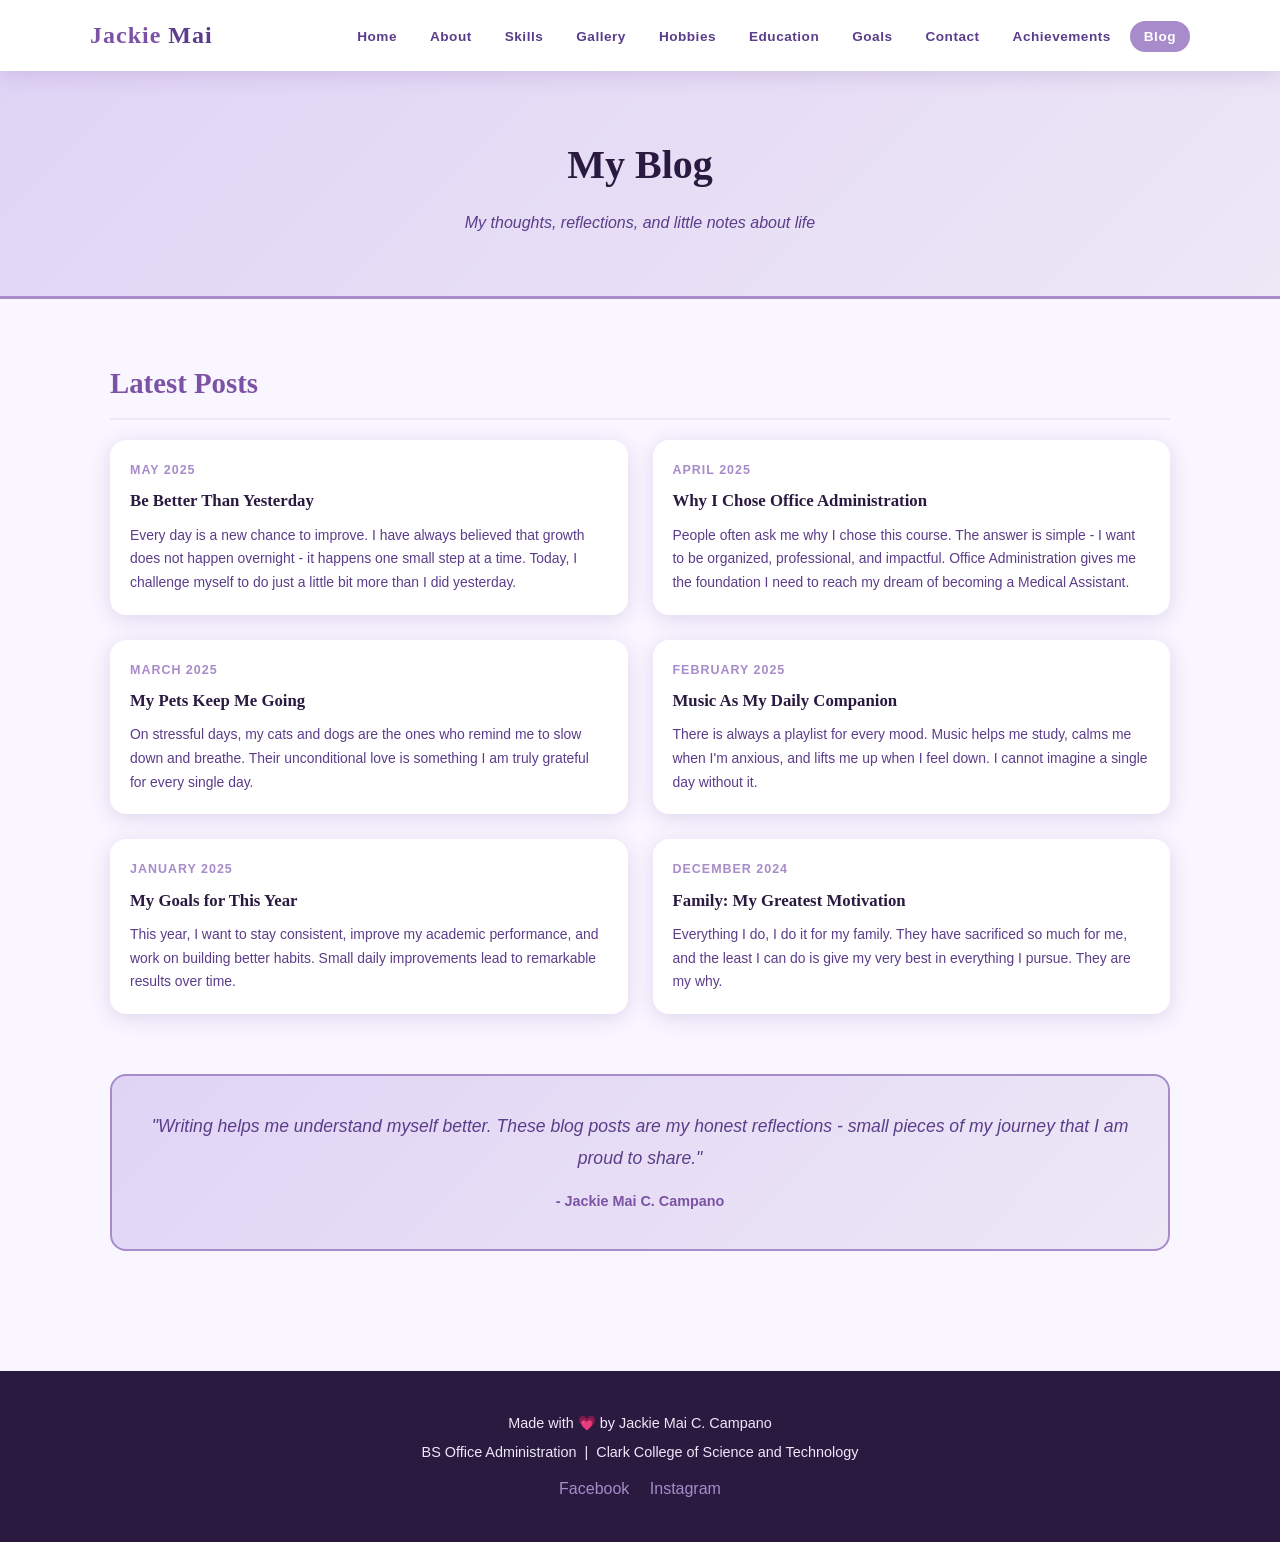
==== blog.html @ 111116c3 "Add files via upload" ====
<!DOCTYPE html>
<html lang="en">
<head>
  <meta charset="UTF-8" />
  <meta name="viewport" content="width=device-width, initial-scale=1.0" />
  <title>Jackie Mai | Blog</title>
  <link rel="stylesheet" href="css/style.css" />
</head>
<body>


  <nav>
    <div class="nav-container">
      <div class="nav-logo">Jackie <span>Mai</span></div>
      <ul class="nav-links">
        <li><a href="index.html">Home</a></li>
        <li><a href="about.html">About</a></li>
        <li><a href="skills.html">Skills</a></li>
        <li><a href="gallery.html">Gallery</a></li>
        <li><a href="hobbies.html">Hobbies</a></li>
        <li><a href="education.html">Education</a></li>
        <li><a href="goals.html">Goals</a></li>
        <li><a href="contact.html">Contact</a></li>
        <li><a href="achievements.html">Achievements</a></li>
        <li><a href="blog.html" class="active">Blog</a></li>
      </ul>
    </div>
  </nav>


  <div class="page-header">
    <h1>My Blog</h1>
    <p>My thoughts, reflections, and little notes about life</p>
  </div>


  <div class="main-content">

    <div class="section">
      <h2 class="section-title">Latest Posts</h2>

      <div class="blog-grid">

        <div class="blog-card">
          <div class="blog-body">
            <p class="blog-date">May 2025</p>
            <h3>Be Better Than Yesterday</h3>
            <p>
              Every day is a new chance to improve. I have always believed that growth
              does not happen overnight - it happens one small step at a time. Today, I
              challenge myself to do just a little bit more than I did yesterday.
            </p>
          </div>
        </div>

        <div class="blog-card">
          <div class="blog-body">
            <p class="blog-date">April 2025</p>
            <h3>Why I Chose Office Administration</h3>
            <p>
              People often ask me why I chose this course. The answer is simple -
              I want to be organized, professional, and impactful. Office Administration
              gives me the foundation I need to reach my dream of becoming a Medical Assistant.
            </p>
          </div>
        </div>

        <div class="blog-card">
          <div class="blog-body">
            <p class="blog-date">March 2025</p>
            <h3>My Pets Keep Me Going</h3>
            <p>
              On stressful days, my cats and dogs are the ones who remind me to slow down
              and breathe. Their unconditional love is something I am truly grateful for
              every single day.
            </p>
          </div>
        </div>

        <div class="blog-card">
          <div class="blog-body">
            <p class="blog-date">February 2025</p>
            <h3>Music As My Daily Companion</h3>
            <p>
              There is always a playlist for every mood. Music helps me study, calms
              me when I'm anxious, and lifts me up when I feel down. I cannot imagine
              a single day without it.
            </p>
          </div>
        </div>

        <div class="blog-card">
          <div class="blog-body">
            <p class="blog-date">January 2025</p>
            <h3>My Goals for This Year</h3>
            <p>
              This year, I want to stay consistent, improve my academic performance,
              and work on building better habits. Small daily improvements lead to
              remarkable results over time.
            </p>
          </div>
        </div>

        <div class="blog-card">
          <div class="blog-body">
            <p class="blog-date">December 2024</p>
            <h3>Family: My Greatest Motivation</h3>
            <p>
              Everything I do, I do it for my family. They have sacrificed so much
              for me, and the least I can do is give my very best in everything I
              pursue. They are my why.
            </p>
          </div>
        </div>

      </div>
    </div>


    <div class="hobbies-quote-box">
      <p>"Writing helps me understand myself better. These blog posts are my honest
         reflections - small pieces of my journey that I am proud to share."</p>
      <span>- Jackie Mai C. Campano</span>
    </div>

  </div>


  <footer>
    <p>Made with 💗 by Jackie Mai C. Campano</p>
    <p>BS Office Administration &nbsp;|&nbsp; Clark College of Science and Technology</p>
    <div class="footer-links">
      <a href="https://www.facebook.com/jackiemaicampano" target="_blank">Facebook</a>
      <a href="https://www.instagram.com/jackiemaii_" target="_blank">Instagram</a>
    </div>
  </footer>

</body>
</html>
---- css/style.css ----
:root {
  --pink: #a78bca;
  --dark-pink: #7c52a5;
  --light-pink: #ede7f6;
  --soft-pink: #e0d4f5;
  --cream: #f9f6ff;
  --dark: #2a1a40;
  --medium: #5b3d8a;
  --white: #ffffff;
  --shadow: 0 4px 20px rgba(124, 82, 165, 0.2);
  --shadow-big: 0 8px 40px rgba(124, 82, 165, 0.3);
}

* {
  margin: 0;
  padding: 0;
  box-sizing: border-box;
}

body {
  font-family: 'Lato', sans-serif;
  background-color: var(--cream);
  color: var(--dark);
  line-height: 1.7;
}

h1, h2, h3, h4 {
  font-family: 'Playfair Display', serif;
}

a {
  text-decoration: none;
  color: inherit;
}

img {
  max-width: 100%;
  display: block;
}

ul {
  list-style: none;
}

nav {
  background-color: var(--white);
  box-shadow: var(--shadow);
  position: sticky;
  top: 0;
  z-index: 100;
  padding: 0 20px;
}

.nav-container {
  max-width: 1100px;
  margin: 0 auto;
  display: flex;
  justify-content: space-between;
  align-items: center;
  padding: 15px 0;
  flex-wrap: wrap;
  gap: 10px;
}

.nav-logo {
  font-family: 'Playfair Display', serif;
  font-size: 1.5rem;
  font-weight: 700;
  color: var(--dark-pink);
  letter-spacing: 1px;
}

.nav-logo span {
  color: var(--medium);
}

.nav-links {
  display: flex;
  flex-wrap: wrap;
  gap: 5px;
}

.nav-links li a {
  padding: 8px 14px;
  border-radius: 20px;
  font-size: 0.85rem;
  font-weight: 700;
  color: var(--medium);
  transition: background-color 0.3s, color 0.3s;
  letter-spacing: 0.5px;
}

.nav-links li a:hover,
.nav-links li a.active {
  background-color: var(--pink);
  color: var(--white);
}

.page-header {
  background: linear-gradient(135deg, var(--soft-pink) 0%, var(--light-pink) 100%);
  padding: 60px 20px;
  text-align: center;
  border-bottom: 3px solid var(--pink);
}

.page-header h1 {
  font-size: 2.5rem;
  color: var(--dark);
  margin-bottom: 10px;
}

.page-header p {
  font-size: 1rem;
  color: var(--medium);
  font-style: italic;
}

.main-content {
  max-width: 1100px;
  margin: 0 auto;
  padding: 60px 20px;
}

.section {
  margin-bottom: 60px;
}

.section-title {
  font-size: 1.8rem;
  color: var(--dark-pink);
  margin-bottom: 20px;
  padding-bottom: 10px;
  border-bottom: 2px solid var(--light-pink);
}

.card {
  background-color: var(--white);
  border-radius: 16px;
  padding: 30px;
  box-shadow: var(--shadow);
  margin-bottom: 20px;
}

.btn {
  display: inline-block;
  padding: 12px 28px;
  background-color: var(--pink);
  color: var(--white);
  border-radius: 30px;
  font-weight: 700;
  font-size: 0.95rem;
  letter-spacing: 0.5px;
  transition: background-color 0.3s, transform 0.2s;
  cursor: pointer;
  border: none;
}

.btn:hover {
  background-color: var(--dark-pink);
  transform: translateY(-2px);
}

.btn-outline {
  background-color: transparent;
  border: 2px solid var(--pink);
  color: var(--dark-pink);
}

.btn-outline:hover {
  background-color: var(--pink);
  color: var(--white);
}

footer {
  background-color: var(--dark);
  color: var(--light-pink);
  text-align: center;
  padding: 40px 20px;
  margin-top: 60px;
}

footer p {
  font-size: 0.9rem;
  margin-bottom: 5px;
}

footer .footer-links {
  margin-top: 10px;
}

footer .footer-links a {
  color: var(--pink);
  margin: 0 8px;
}

footer .footer-links a:hover {
  color: var(--white);
}

.photo-placeholder {
  background: linear-gradient(135deg, var(--soft-pink), var(--light-pink));
  border: 2px dashed var(--pink);
  border-radius: 12px;
  display: flex;
  flex-direction: column;
  align-items: center;
  justify-content: center;
  color: var(--medium);
  font-size: 0.85rem;
  text-align: center;
  padding: 20px;
  min-height: 200px;
}

.photo-placeholder .ph-icon {
  font-size: 3rem;
  margin-bottom: 10px;
}

.hero {
  background: linear-gradient(135deg, #ede7f6 0%, #e0d4f5 50%, #ede7f6 100%);
  padding: 80px 20px;
  text-align: center;
  position: relative;
  overflow: hidden;
}

.hero::before {
  content: '';
  position: absolute;
  top: -50px;
  right: -50px;
  width: 250px;
  height: 250px;
  border-radius: 50%;
  background-color: rgba(167, 139, 202, 0.2);
}

.hero::after {
  content: '';
  position: absolute;
  bottom: -60px;
  left: -60px;
  width: 300px;
  height: 300px;
  border-radius: 50%;
  background-color: rgba(167, 139, 202, 0.15);
}

.hero-content {
  position: relative;
  z-index: 1;
  max-width: 700px;
  margin: 0 auto;
}

.hero-avatar {
  width: 150px;
  height: 150px;
  border-radius: 50%;
  background: linear-gradient(135deg, var(--pink), var(--dark-pink));
  margin: 0 auto 25px auto;
  display: flex;
  align-items: center;
  justify-content: center;
  font-size: 4rem;
  box-shadow: 0 8px 30px rgba(201, 123, 153, 0.4);
  border: 5px solid var(--white);
}

.hero h1 {
  font-size: 3rem;
  color: var(--dark);
  margin-bottom: 8px;
}

.hero h1 span {
  color: var(--dark-pink);
}

.hero-tagline {
  font-style: italic;
  font-size: 1.1rem;
  color: var(--medium);
  margin-bottom: 15px;
  letter-spacing: 1px;
}

.hero-intro {
  font-size: 1rem;
  color: var(--dark);
  margin-bottom: 30px;
  line-height: 1.8;
}

.hero-buttons {
  display: flex;
  gap: 15px;
  justify-content: center;
  flex-wrap: wrap;
}

.info-grid {
  display: grid;
  grid-template-columns: repeat(3, 1fr);
  gap: 20px;
  margin-bottom: 50px;
}

.info-card {
  background-color: var(--white);
  border-radius: 16px;
  padding: 30px 20px;
  text-align: center;
  box-shadow: var(--shadow);
  border-top: 4px solid var(--pink);
  transition: transform 0.3s;
}

.info-card:hover {
  transform: translateY(-5px);
}

.info-card .card-icon {
  font-size: 2.5rem;
  margin-bottom: 12px;
}

.info-card h3 {
  font-size: 1rem;
  color: var(--dark-pink);
  margin-bottom: 8px;
}

.info-card p {
  font-size: 0.9rem;
  color: var(--medium);
}

.quick-links-box {
  background-color: var(--white);
  border-radius: 16px;
  padding: 40px;
  box-shadow: var(--shadow);
  text-align: center;
}

.quick-links-box h2 {
  font-size: 1.8rem;
  color: var(--dark);
  margin-bottom: 10px;
}

.quick-links-box p {
  color: var(--medium);
  margin-bottom: 30px;
}

.links-grid {
  display: grid;
  grid-template-columns: repeat(3, 1fr);
  gap: 15px;
}

.link-card {
  background-color: var(--cream);
  border-radius: 12px;
  padding: 20px 15px;
  text-align: center;
  border: 2px solid var(--light-pink);
  transition: border-color 0.3s, background-color 0.3s, transform 0.3s;
  display: block;
}

.link-card:hover {
  border-color: var(--pink);
  background-color: var(--soft-pink);
  transform: translateY(-3px);
}

.link-card .lc-icon {
  font-size: 2rem;
  margin-bottom: 8px;
}

.link-card span {
  display: block;
  font-size: 0.85rem;
  font-weight: 700;
  color: var(--medium);
}

.about-grid {
  display: grid;
  grid-template-columns: 1fr 2fr;
  gap: 40px;
  align-items: start;
  margin-bottom: 50px;
}

.about-photo-box {
  background: linear-gradient(135deg, var(--soft-pink), var(--light-pink));
  border-radius: 20px;
  padding: 30px 20px;
  text-align: center;
  box-shadow: var(--shadow);
  border: 3px solid var(--pink);
}

.profile-circle {
  width: 150px;
  height: 150px;
  border-radius: 50%;
  background: linear-gradient(135deg, var(--pink), var(--dark-pink));
  margin: 0 auto 20px auto;
  display: flex;
  align-items: center;
  justify-content: center;
  font-size: 5rem;
  box-shadow: 0 6px 25px rgba(201, 123, 153, 0.4);
  border: 4px solid var(--white);
}

.about-photo-box h2 {
  font-size: 1.4rem;
  color: var(--dark);
  margin-bottom: 5px;
}

.about-photo-box .about-course {
  font-size: 0.85rem;
  color: var(--medium);
  font-style: italic;
  margin-bottom: 15px;
}

.about-detail-item {
  display: flex;
  align-items: center;
  gap: 10px;
  margin-bottom: 10px;
  font-size: 0.88rem;
  color: var(--medium);
  text-align: left;
}

.about-detail-item .d-icon {
  font-size: 1.2rem;
}

.about-bio-box {
  background-color: var(--white);
  border-radius: 16px;
  padding: 35px;
  box-shadow: var(--shadow);
}

.about-bio-box h2 {
  font-size: 1.6rem;
  color: var(--dark-pink);
  margin-bottom: 15px;
  padding-bottom: 10px;
  border-bottom: 2px solid var(--light-pink);
}

.about-bio-box p {
  color: var(--medium);
  margin-bottom: 15px;
  font-size: 0.97rem;
  line-height: 1.8;
}

.about-values {
  margin-top: 15px;
  display: flex;
  flex-wrap: wrap;
  gap: 10px;
}

.value-tag {
  background-color: var(--soft-pink);
  color: var(--dark-pink);
  border: 1.5px solid var(--pink);
  border-radius: 20px;
  padding: 5px 14px;
  font-size: 0.85rem;
  font-weight: 700;
}

.edu-timeline {
  position: relative;
  padding-left: 40px;
}

.edu-timeline::before {
  content: '';
  position: absolute;
  left: 15px;
  top: 0;
  bottom: 0;
  width: 3px;
  background: linear-gradient(to bottom, var(--pink), var(--light-pink));
  border-radius: 3px;
}

.edu-item {
  position: relative;
  background-color: var(--white);
  border-radius: 14px;
  padding: 25px 25px 25px 25px;
  margin-bottom: 25px;
  box-shadow: var(--shadow);
  border-left: 4px solid var(--pink);
  transition: transform 0.3s;
}

.edu-item:hover {
  transform: translateX(5px);
}

.edu-item::before {
  content: '';
  position: absolute;
  left: -30px;
  top: 28px;
  width: 16px;
  height: 16px;
  border-radius: 50%;
  background-color: var(--dark-pink);
  border: 3px solid var(--white);
  box-shadow: 0 0 0 3px var(--pink);
}

.edu-level {
  display: inline-block;
  background-color: var(--soft-pink);
  color: var(--dark-pink);
  border-radius: 12px;
  padding: 4px 12px;
  font-size: 0.78rem;
  font-weight: 700;
  margin-bottom: 8px;
  text-transform: uppercase;
  letter-spacing: 1px;
}

.edu-item h3 {
  font-size: 1.1rem;
  color: var(--dark);
  margin-bottom: 5px;
}

.edu-item .edu-address {
  font-size: 0.85rem;
  color: var(--medium);
  margin-bottom: 5px;
}

.edu-item .edu-year {
  font-size: 0.82rem;
  color: var(--pink);
  font-weight: 700;
}

.skills-grid {
  display: grid;
  grid-template-columns: repeat(2, 1fr);
  gap: 25px;
  margin-bottom: 40px;
}

.skill-card {
  background-color: var(--white);
  border-radius: 16px;
  padding: 25px;
  box-shadow: var(--shadow);
  border-top: 4px solid var(--pink);
  transition: transform 0.3s;
}

.skill-card:hover {
  transform: translateY(-4px);
}

.skill-card .skill-icon {
  font-size: 2rem;
  margin-bottom: 12px;
}

.skill-card h3 {
  font-size: 1rem;
  color: var(--dark);
  margin-bottom: 8px;
}

.skill-card p {
  font-size: 0.88rem;
  color: var(--medium);
  margin-bottom: 12px;
}

.skill-bar-wrapper {
  background-color: var(--light-pink);
  border-radius: 10px;
  height: 10px;
  overflow: hidden;
}

.skill-bar {
  height: 10px;
  border-radius: 10px;
  background: linear-gradient(90deg, var(--pink), var(--dark-pink));
}

.skill-percent {
  font-size: 0.8rem;
  color: var(--dark-pink);
  font-weight: 700;
  margin-top: 5px;
  text-align: right;
}

.tech-skills-box {
  background-color: var(--white);
  border-radius: 16px;
  padding: 30px;
  box-shadow: var(--shadow);
}

.tech-skills-box h2 {
  font-size: 1.5rem;
  color: var(--dark-pink);
  margin-bottom: 20px;
  padding-bottom: 10px;
  border-bottom: 2px solid var(--light-pink);
}

.tech-tags {
  display: flex;
  flex-wrap: wrap;
  gap: 12px;
}

.tech-tag {
  background: linear-gradient(135deg, var(--soft-pink), var(--light-pink));
  border: 2px solid var(--pink);
  color: var(--medium);
  border-radius: 20px;
  padding: 8px 18px;
  font-size: 0.88rem;
  font-weight: 700;
  transition: background-color 0.3s, color 0.3s;
}

.tech-tag:hover {
  background: var(--pink);
  color: var(--white);
}

.gallery-section-title {
  font-size: 1.4rem;
  color: var(--dark-pink);
  margin-bottom: 5px;
  margin-top: 40px;
}

.gallery-section-desc {
  font-size: 0.9rem;
  color: var(--medium);
  font-style: italic;
  margin-bottom: 20px;
}

.gallery-grid {
  display: grid;
  grid-template-columns: repeat(3, 1fr);
  gap: 20px;
  margin-bottom: 15px;
}

.gallery-item {
  background-color: var(--white);
  border-radius: 14px;
  overflow: hidden;
  box-shadow: var(--shadow);
  transition: transform 0.3s, box-shadow 0.3s;
}

.gallery-item:hover {
  transform: translateY(-5px);
  box-shadow: var(--shadow-big);
}

.gallery-item .g-photo {
  background: linear-gradient(135deg, var(--soft-pink), var(--light-pink));
  height: 200px;
  display: flex;
  align-items: center;
  justify-content: center;
  font-size: 4rem;
  border-bottom: 2px solid var(--light-pink);
  overflow: hidden;
}

.gallery-item .g-photo img {
  width: 100%;
  height: 100%;
  object-fit: cover;
  display: block;
}

.gallery-item .g-caption {
  padding: 15px;
}

.gallery-item .g-caption h4 {
  font-size: 0.95rem;
  color: var(--dark);
  margin-bottom: 4px;
}

.gallery-item .g-caption p {
  font-size: 0.82rem;
  color: var(--medium);
}

.gallery-divider {
  border: none;
  border-top: 2px dashed var(--light-pink);
  margin: 40px 0 10px 0;
}

.hobbies-grid {
  display: grid;
  grid-template-columns: repeat(3, 1fr);
  gap: 25px;
  margin-bottom: 40px;
}

.hobby-card {
  background-color: var(--white);
  border-radius: 16px;
  padding: 30px 20px;
  text-align: center;
  box-shadow: var(--shadow);
  border-bottom: 4px solid var(--pink);
  transition: transform 0.3s;
}

.hobby-card:hover {
  transform: translateY(-5px);
}

.hobby-card .hobby-icon {
  font-size: 3.5rem;
  margin-bottom: 15px;
}

.hobby-card h3 {
  font-size: 1.1rem;
  color: var(--dark);
  margin-bottom: 10px;
}

.hobby-card p {
  font-size: 0.88rem;
  color: var(--medium);
  line-height: 1.7;
}

.hobbies-quote-box {
  background: linear-gradient(135deg, var(--soft-pink), var(--light-pink));
  border-radius: 16px;
  padding: 35px;
  text-align: center;
  border: 2px solid var(--pink);
}

.hobbies-quote-box p {
  font-size: 1.1rem;
  font-style: italic;
  color: var(--medium);
  line-height: 1.8;
}

.hobbies-quote-box span {
  display: block;
  margin-top: 15px;
  font-size: 0.9rem;
  font-weight: 700;
  color: var(--dark-pink);
}

.goal-main-card {
  background: linear-gradient(135deg, var(--soft-pink), var(--light-pink));
  border-radius: 20px;
  padding: 40px;
  box-shadow: var(--shadow-big);
  border: 2px solid var(--pink);
  margin-bottom: 40px;
  text-align: center;
}

.goal-main-card .goal-icon {
  font-size: 4rem;
  margin-bottom: 15px;
}

.goal-main-card h2 {
  font-size: 1.8rem;
  color: var(--dark);
  margin-bottom: 15px;
}

.goal-main-card p {
  font-size: 1rem;
  color: var(--medium);
  line-height: 1.8;
  max-width: 700px;
  margin: 0 auto;
}

.goal-steps-grid {
  display: grid;
  grid-template-columns: repeat(3, 1fr);
  gap: 20px;
}

.goal-step {
  background-color: var(--white);
  border-radius: 14px;
  padding: 25px 20px;
  text-align: center;
  box-shadow: var(--shadow);
  border-top: 4px solid var(--pink);
  transition: transform 0.3s;
}

.goal-step:hover {
  transform: translateY(-5px);
}

.goal-step .step-number {
  width: 40px;
  height: 40px;
  border-radius: 50%;
  background: linear-gradient(135deg, var(--pink), var(--dark-pink));
  color: var(--white);
  font-weight: 700;
  font-size: 1.1rem;
  display: flex;
  align-items: center;
  justify-content: center;
  margin: 0 auto 12px auto;
}

.goal-step h3 {
  font-size: 1rem;
  color: var(--dark);
  margin-bottom: 8px;
}

.goal-step p {
  font-size: 0.85rem;
  color: var(--medium);
}

.contact-grid {
  display: grid;
  grid-template-columns: 1fr 1fr;
  gap: 40px;
  margin-bottom: 40px;
}

.contact-info-box {
  background-color: var(--white);
  border-radius: 16px;
  padding: 35px;
  box-shadow: var(--shadow);
}

.contact-info-box h2 {
  font-size: 1.5rem;
  color: var(--dark-pink);
  margin-bottom: 20px;
  padding-bottom: 10px;
  border-bottom: 2px solid var(--light-pink);
}

.contact-item {
  display: flex;
  align-items: flex-start;
  gap: 15px;
  margin-bottom: 20px;
}

.contact-item .ci-icon {
  font-size: 1.8rem;
  flex-shrink: 0;
}

.contact-item h4 {
  font-size: 0.9rem;
  color: var(--dark-pink);
  margin-bottom: 4px;
}

.contact-item p {
  font-size: 0.88rem;
  color: var(--medium);
}

.contact-item a {
  color: var(--dark-pink);
  font-size: 0.88rem;
}

.contact-item a:hover {
  color: var(--pink);
}

.contact-form-box {
  background-color: var(--white);
  border-radius: 16px;
  padding: 35px;
  box-shadow: var(--shadow);
}

.contact-form-box h2 {
  font-size: 1.5rem;
  color: var(--dark-pink);
  margin-bottom: 20px;
  padding-bottom: 10px;
  border-bottom: 2px solid var(--light-pink);
}

.form-group {
  margin-bottom: 18px;
}

.form-group label {
  display: block;
  font-size: 0.88rem;
  font-weight: 700;
  color: var(--medium);
  margin-bottom: 6px;
}

.form-group input,
.form-group textarea {
  width: 100%;
  padding: 12px 15px;
  border: 2px solid var(--light-pink);
  border-radius: 10px;
  font-family: 'Lato', sans-serif;
  font-size: 0.9rem;
  color: var(--dark);
  background-color: var(--cream);
  transition: border-color 0.3s;
  outline: none;
}

.form-group input:focus,
.form-group textarea:focus {
  border-color: var(--pink);
}

.form-group textarea {
  height: 120px;
  resize: vertical;
}

.achievements-grid {
  display: grid;
  grid-template-columns: repeat(3, 1fr);
  gap: 25px;
  margin-bottom: 40px;
}

.achievement-card {
  background-color: var(--white);
  border-radius: 16px;
  padding: 30px 20px;
  text-align: center;
  box-shadow: var(--shadow);
  border-top: 4px solid var(--pink);
  transition: transform 0.3s;
}

.achievement-card:hover {
  transform: translateY(-5px);
}

.achievement-card .ach-icon {
  font-size: 3rem;
  margin-bottom: 12px;
}

.achievement-card h3 {
  font-size: 1rem;
  color: var(--dark);
  margin-bottom: 8px;
}

.achievement-card p {
  font-size: 0.85rem;
  color: var(--medium);
  margin-bottom: 8px;
}

.achievement-card .ach-year {
  display: inline-block;
  background-color: var(--soft-pink);
  color: var(--dark-pink);
  border-radius: 12px;
  padding: 3px 12px;
  font-size: 0.78rem;
  font-weight: 700;
}

.achievements-photo-grid {
  display: grid;
  grid-template-columns: repeat(3, 1fr);
  gap: 20px;
}

.ach-photo-item {
  background-color: var(--white);
  border-radius: 14px;
  overflow: hidden;
  box-shadow: var(--shadow);
  transition: transform 0.3s;
}

.ach-photo-item:hover {
  transform: translateY(-4px);
}

.ach-photo-item .ach-photo {
  background: linear-gradient(135deg, var(--soft-pink), var(--light-pink));
  height: 180px;
  display: flex;
  align-items: center;
  justify-content: center;
  font-size: 3.5rem;
  border-bottom: 2px dashed var(--pink);
}

.ach-photo-item .ach-caption {
  padding: 14px;
  text-align: center;
}

.ach-photo-item .ach-caption p {
  font-size: 0.83rem;
  color: var(--medium);
}

.blog-grid {
  display: grid;
  grid-template-columns: repeat(2, 1fr);
  gap: 25px;
}

.blog-card {
  background-color: var(--white);
  border-radius: 16px;
  overflow: hidden;
  box-shadow: var(--shadow);
  transition: transform 0.3s, box-shadow 0.3s;
}

.blog-card:hover {
  transform: translateY(-5px);
  box-shadow: var(--shadow-big);
}

.blog-card .blog-thumb {
  background: linear-gradient(135deg, var(--soft-pink), var(--light-pink));
  height: 160px;
  display: flex;
  align-items: center;
  justify-content: center;
  font-size: 4rem;
  border-bottom: 2px solid var(--light-pink);
}

.blog-card .blog-body {
  padding: 20px;
}

.blog-card .blog-date {
  font-size: 0.78rem;
  color: var(--pink);
  font-weight: 700;
  margin-bottom: 6px;
  text-transform: uppercase;
  letter-spacing: 1px;
}

.blog-card h3 {
  font-size: 1.05rem;
  color: var(--dark);
  margin-bottom: 8px;
}

.blog-card p {
  font-size: 0.87rem;
  color: var(--medium);
  line-height: 1.7;
}

@media (max-width: 900px) {
  .info-grid {
    grid-template-columns: repeat(2, 1fr);
  }

  .skills-grid {
    grid-template-columns: 1fr;
  }

  .about-grid {
    grid-template-columns: 1fr;
  }

  .contact-grid {
    grid-template-columns: 1fr;
  }

  .goal-steps-grid {
    grid-template-columns: repeat(2, 1fr);
  }

  .achievements-grid {
    grid-template-columns: repeat(2, 1fr);
  }

  .achievements-photo-grid {
    grid-template-columns: repeat(2, 1fr);
  }

  .blog-grid {
    grid-template-columns: 1fr;
  }
}

@media (max-width: 768px) {
  .nav-container {
    flex-direction: column;
    align-items: flex-start;
  }

  .nav-links li a {
    padding: 6px 10px;
    font-size: 0.78rem;
  }

  .page-header h1 {
    font-size: 1.8rem;
  }

  .main-content {
    padding: 40px 15px;
  }

  .hero h1 {
    font-size: 2rem;
  }

  .gallery-grid {
    grid-template-columns: repeat(2, 1fr);
  }

  .hobbies-grid {
    grid-template-columns: 1fr;
  }

  .links-grid {
    grid-template-columns: repeat(2, 1fr);
  }
}

@media (max-width: 480px) {
  .info-grid {
    grid-template-columns: 1fr;
  }

  .gallery-grid {
    grid-template-columns: 1fr;
  }

  .links-grid {
    grid-template-columns: 1fr;
  }

  .goal-steps-grid {
    grid-template-columns: 1fr;
  }

  .achievements-grid {
    grid-template-columns: 1fr;
  }

  .achievements-photo-grid {
    grid-template-columns: 1fr;
  }
}
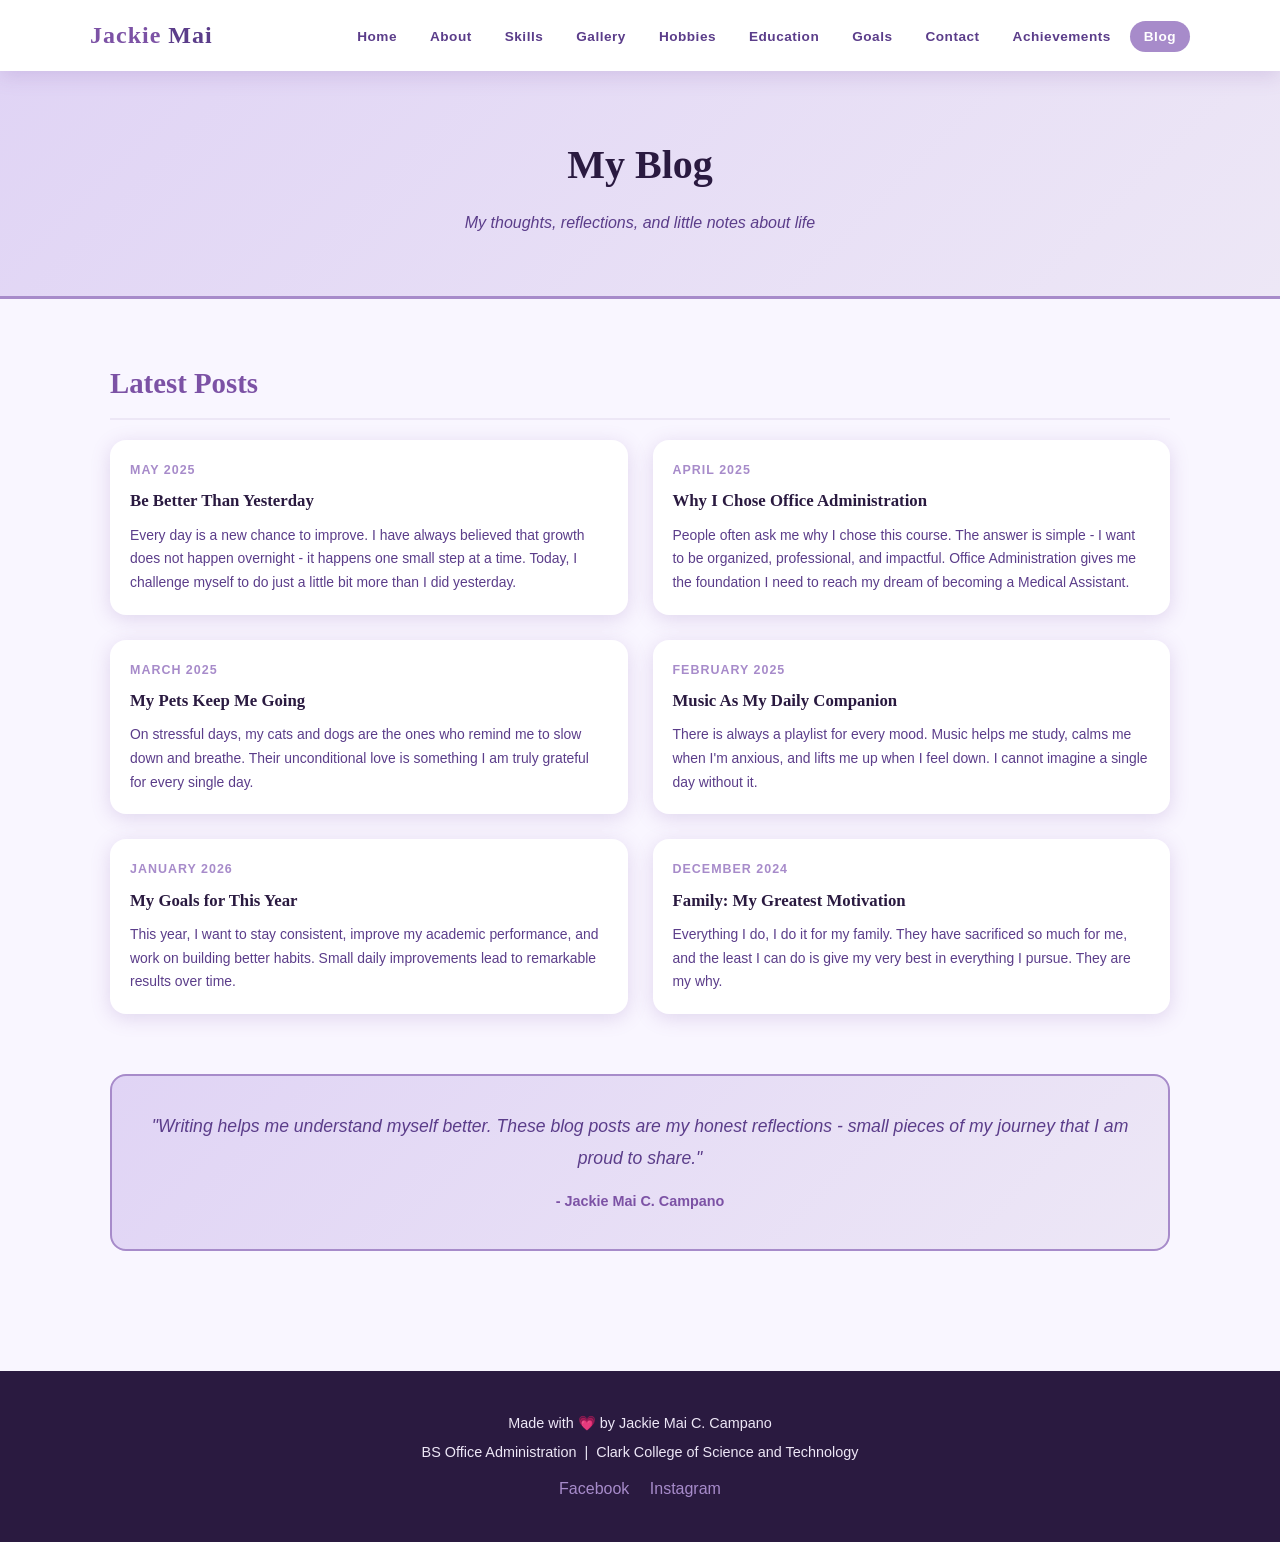
==== commit ec205dd0: "blog.html" ====
--- a/blog.html
+++ b/blog.html
@@ -91,7 +91,7 @@
 
         <div class="blog-card">
           <div class="blog-body">
-            <p class="blog-date">January 2025</p>
+            <p class="blog-date">January 2026</p>
             <h3>My Goals for This Year</h3>
             <p>
               This year, I want to stay consistent, improve my academic performance,
@@ -136,4 +136,4 @@
   </footer>
 
 </body>
-</html>+</html>
--- a/css/style.css
+++ b/css/style.css
@@ -1147,12 +1147,23 @@
 @media (max-width: 768px) {
   .nav-container {
     flex-direction: column;
-    align-items: flex-start;
+    align-items: center;
+    padding: 8px 0;
+    gap: 5px;
+  }
+
+  .nav-logo {
+    font-size: 1.1rem;
+  }
+
+  .nav-links {
+    justify-content: center;
+    gap: 3px;
   }
 
   .nav-links li a {
-    padding: 6px 10px;
-    font-size: 0.78rem;
+    padding: 4px 8px;
+    font-size: 0.68rem;
   }
 
   .page-header h1 {
@@ -1204,4 +1215,4 @@
   .achievements-photo-grid {
     grid-template-columns: 1fr;
   }
-}+}
